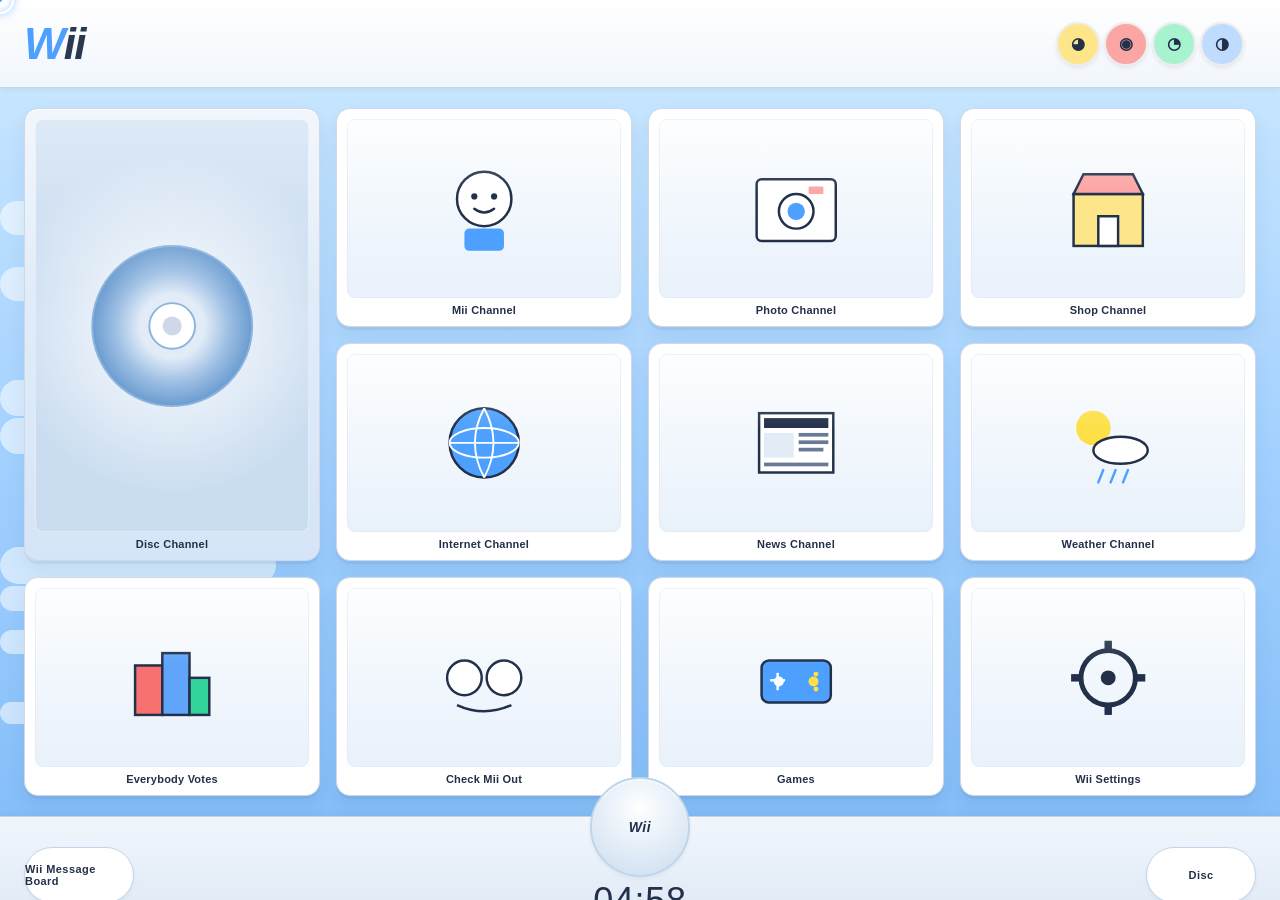
==== consoles/wii/index.html @ 326dcf02 "feat: Nin64 — boot picker + 7 console menus, ROM library, export-to-HTML - Fancy boot picker with st" ====
<!doctype html>
<html lang="en">
<head>
<meta charset="utf-8">
<meta name="viewport" content="width=device-width, initial-scale=1">
<title>Wii Menu — retroboot</title>
<link rel="stylesheet" href="wii.css">
</head>
<body>

<div class="clouds" id="clouds"></div>
<div class="pointer" id="pointer"></div>

<!-- Top ribbon -->
<div class="ribbon">
  <div class="wii-mark"><b>W</b>ii</div>
  <div class="spacer"></div>
  <div class="mii-parade">
    <div class="mii" style="background:#fde68a">◕</div>
    <div class="mii" style="background:#fca5a5">◉</div>
    <div class="mii" style="background:#a7f3d0">◔</div>
    <div class="mii" style="background:#bfdbfe">◑</div>
  </div>
</div>

<!-- Channel grid -->
<div class="grid">
  <!-- Disc Channel (big) -->
  <div class="chan disc" data-channel="disc">
    <div class="art">
      <svg viewBox="0 0 100 100" xmlns="http://www.w3.org/2000/svg">
        <defs><radialGradient id="dg" cx="50%" cy="50%" r="50%">
          <stop offset="40%" stop-color="#e2ecf7"/>
          <stop offset="70%" stop-color="#9fc0e4"/>
          <stop offset="100%" stop-color="#6a9cd0"/>
        </radialGradient></defs>
        <circle cx="50" cy="50" r="42" fill="url(#dg)" stroke="#8bb3dd" stroke-width="1"/>
        <circle cx="50" cy="50" r="12" fill="#fff" stroke="#8bb3dd" stroke-width="1"/>
        <circle cx="50" cy="50" r="5" fill="#cfd8e8"/>
      </svg>
    </div>
    <div class="label">Disc Channel</div>
  </div>

  <!-- Mii -->
  <div class="chan" data-channel="mii">
    <div class="art">
      <svg viewBox="0 0 100 100"><circle cx="50" cy="42" r="22" fill="#fff" stroke="#22304a" stroke-width="2"/><circle cx="42" cy="40" r="2.5" fill="#22304a"/><circle cx="58" cy="40" r="2.5" fill="#22304a"/><path d="M42 50 Q50 56 58 50" fill="none" stroke="#22304a" stroke-width="2" stroke-linecap="round"/><rect x="34" y="66" width="32" height="18" rx="4" fill="#4ea0ff"/></svg>
    </div>
    <div class="label">Mii Channel</div>
  </div>

  <!-- Photo -->
  <div class="chan" data-channel="photo">
    <div class="art">
      <svg viewBox="0 0 100 100"><rect x="18" y="26" width="64" height="50" rx="4" fill="#fff" stroke="#22304a" stroke-width="2"/><circle cx="50" cy="52" r="14" fill="none" stroke="#22304a" stroke-width="2"/><circle cx="50" cy="52" r="7" fill="#4ea0ff"/><rect x="60" y="32" width="12" height="6" rx="1" fill="#fca5a5"/></svg>
    </div>
    <div class="label">Photo Channel</div>
  </div>

  <!-- Shop -->
  <div class="chan" data-channel="shop">
    <div class="art">
      <svg viewBox="0 0 100 100"><rect x="22" y="38" width="56" height="42" fill="#fde68a" stroke="#22304a" stroke-width="2"/><path d="M22 38 L30 22 L70 22 L78 38 Z" fill="#fca5a5" stroke="#22304a" stroke-width="2"/><rect x="42" y="56" width="16" height="24" fill="#fff" stroke="#22304a" stroke-width="2"/></svg>
    </div>
    <div class="label">Shop Channel</div>
  </div>

  <!-- Internet (row 2) -->
  <div class="chan" data-channel="internet">
    <div class="art">
      <svg viewBox="0 0 100 100"><circle cx="50" cy="50" r="28" fill="#4ea0ff" stroke="#22304a" stroke-width="2"/><ellipse cx="50" cy="50" rx="28" ry="12" fill="none" stroke="#fff" stroke-width="1.5"/><path d="M22 50 L78 50" stroke="#fff" stroke-width="1.5"/><path d="M50 22 Q35 50 50 78" fill="none" stroke="#fff" stroke-width="1.5"/><path d="M50 22 Q65 50 50 78" fill="none" stroke="#fff" stroke-width="1.5"/></svg>
    </div>
    <div class="label">Internet Channel</div>
  </div>

  <!-- News -->
  <div class="chan" data-channel="news">
    <div class="art">
      <svg viewBox="0 0 100 100"><rect x="20" y="26" width="60" height="48" fill="#fff" stroke="#22304a" stroke-width="2"/><rect x="24" y="30" width="52" height="8" fill="#22304a"/><rect x="24" y="42" width="24" height="20" fill="#e2ecf7"/><rect x="52" y="42" width="24" height="3" fill="#6a7a94"/><rect x="52" y="48" width="24" height="3" fill="#6a7a94"/><rect x="52" y="54" width="20" height="3" fill="#6a7a94"/><rect x="24" y="66" width="52" height="3" fill="#6a7a94"/></svg>
    </div>
    <div class="label">News Channel</div>
  </div>

  <!-- Weather -->
  <div class="chan" data-channel="weather">
    <div class="art">
      <svg viewBox="0 0 100 100"><circle cx="38" cy="38" r="14" fill="#fde047"/><ellipse cx="60" cy="56" rx="22" ry="11" fill="#fff" stroke="#22304a" stroke-width="2"/><line x1="46" y1="72" x2="42" y2="82" stroke="#4ea0ff" stroke-width="2" stroke-linecap="round"/><line x1="56" y1="72" x2="52" y2="82" stroke="#4ea0ff" stroke-width="2" stroke-linecap="round"/><line x1="66" y1="72" x2="62" y2="82" stroke="#4ea0ff" stroke-width="2" stroke-linecap="round"/></svg>
    </div>
    <div class="label">Weather Channel</div>
  </div>

  <!-- Votes (row 3) -->
  <div class="chan" data-channel="votes">
    <div class="art">
      <svg viewBox="0 0 100 100"><rect x="20" y="40" width="22" height="40" fill="#f87171" stroke="#22304a" stroke-width="2"/><rect x="42" y="30" width="22" height="50" fill="#60a5fa" stroke="#22304a" stroke-width="2"/><rect x="64" y="50" width="16" height="30" fill="#34d399" stroke="#22304a" stroke-width="2"/></svg>
    </div>
    <div class="label">Everybody Votes</div>
  </div>

  <!-- CheckMii -->
  <div class="chan" data-channel="checkmii">
    <div class="art">
      <svg viewBox="0 0 100 100"><circle cx="34" cy="50" r="14" fill="#fff" stroke="#22304a" stroke-width="2"/><circle cx="66" cy="50" r="14" fill="#fff" stroke="#22304a" stroke-width="2"/><path d="M28 72 Q50 82 72 72" fill="none" stroke="#22304a" stroke-width="2"/></svg>
    </div>
    <div class="label">Check Mii Out</div>
  </div>

  <!-- Games (ROM library) -->
  <div class="chan" data-channel="games">
    <div class="art">
      <svg viewBox="0 0 100 100"><rect x="22" y="36" width="56" height="34" rx="6" fill="#4ea0ff" stroke="#22304a" stroke-width="2"/><circle cx="36" cy="53" r="4" fill="#fff"/><circle cx="64" cy="53" r="4" fill="#fde047"/><circle cx="66" cy="47" r="2" fill="#fde047"/><circle cx="66" cy="59" r="2" fill="#fde047"/><rect x="34" y="46" width="2" height="14" fill="#fff"/><rect x="29" y="51" width="12" height="2" fill="#fff"/></svg>
    </div>
    <div class="label">Games</div>
  </div>

  <!-- Settings -->
  <div class="chan" data-channel="settings">
    <div class="art">
      <svg viewBox="0 0 100 100"><circle cx="50" cy="50" r="22" fill="none" stroke="#22304a" stroke-width="4"/><circle cx="50" cy="50" r="6" fill="#22304a"/><g transform="translate(50 50)"><rect x="-3" y="-30" width="6" height="8" fill="#22304a"/><rect x="-3" y="22" width="6" height="8" fill="#22304a"/><rect x="-30" y="-3" width="8" height="6" fill="#22304a"/><rect x="22" y="-3" width="8" height="6" fill="#22304a"/></g></svg>
    </div>
    <div class="label">Wii Settings</div>
  </div>

</div>

<!-- Bottom nav -->
<div class="nav">
  <div class="left">
    <div class="nav-btn" id="mail-btn">Wii Message Board</div>
  </div>
  <div style="display:flex;flex-direction:column;align-items:center;gap:6px">
    <div class="nav-btn big" id="home-btn">Wii</div>
    <div class="clock">
      <span id="clock-h">--:--</span>
      <small id="clock-d">—</small>
    </div>
  </div>
  <div class="right">
    <div class="nav-btn" id="games-btn">Disc</div>
  </div>
</div>

<!-- Overlays -->
<div class="overlay" id="ch-settings">
  <div class="sheet">
    <h2>Wii Settings</h2>
    <p class="lead">Local-only. These stick to this browser.</p>
    <div class="settings-row"><span>User Name</span><input type="text" id="user-name" maxlength="10"></div>
    <div class="settings-row"><span>Sound</span><div class="toggle on" id="sound-toggle"></div></div>
    <div class="settings-row"><span>System</span><span style="font-size:11px;color:#6a7a94">retroboot · Wii Menu v1</span></div>
    <div style="margin-top:20px;display:flex;justify-content:space-between;align-items:center">
      <a href="#" class="wbtn primary" id="export-btn">Export this console as HTML</a>
      <button class="wbtn" data-close>Back</button>
    </div>
  </div>
</div>

<div class="overlay" id="ch-games">
  <div class="sheet">
    <h2>Games</h2>
    <p class="lead">Your Wii / GameCube ROM library. Nothing uploads anywhere.</p>
    <div style="display:flex;gap:10px;margin-bottom:10px">
      <button class="wbtn" id="games-drop">Add ROM(s)</button>
      <input type="file" id="games-input" multiple accept=".iso,.gcm,.gcz,.wbfs,.wad" hidden>
      <button class="wbtn" data-close>Back</button>
    </div>
    <div class="rom-list" id="games-list"></div>
  </div>
</div>

<div class="overlay" id="ch-disc">
  <div class="sheet">
    <h2>Disc Channel</h2>
    <p class="lead">Insert a disc to play.</p>
    <p style="color:#6a7a94;font-size:13px">In retroboot, the "disc" is any ROM in your library. Open the <b>Games</b> channel to browse and play Wii / GameCube titles.</p>
    <button class="wbtn primary" data-close>Back</button>
  </div>
</div>

<div class="overlay" id="ch-mii">
  <div class="sheet">
    <h2>Mii Channel</h2>
    <p class="lead">Create and dress up the little people who live in your Wii.</p>
    <p style="color:#6a7a94;font-size:13px">The real Mii Channel is a whole editor. This tribute shows the parade in the top ribbon.</p>
    <button class="wbtn primary" data-close>Back</button>
  </div>
</div>

<div class="overlay" id="ch-photo"><div class="sheet"><h2>Photo Channel</h2><p class="lead">View, decorate, and send photos.</p><p style="color:#6a7a94;font-size:13px">A placeholder for the fan-recreation.</p><button class="wbtn primary" data-close>Back</button></div></div>

<div class="overlay" id="ch-shop"><div class="sheet"><h2>Shop Channel</h2><p class="lead">The Shop closed in 2019. This is a memorial.</p><p style="color:#6a7a94;font-size:13px">Virtual Console / WiiWare browsing lived here.</p><button class="wbtn primary" data-close>Back</button></div></div>

<div class="overlay" id="ch-internet"><div class="sheet"><h2>Internet Channel</h2><p class="lead">A pared-down Opera browser.</p><button class="wbtn" data-close>Back</button> <a class="wbtn primary" href="https://duckduckgo.com" target="_blank">Open a browser</a></div></div>

<div class="overlay" id="ch-news"><div class="sheet"><h2>News Channel</h2><p class="lead">Headlines on a spinning globe.</p><button class="wbtn primary" data-close>Back</button></div></div>

<div class="overlay" id="ch-weather"><div class="sheet"><h2>Forecast Channel</h2><p class="lead">A sunny day, every day.</p><button class="wbtn primary" data-close>Back</button></div></div>

<div class="overlay" id="ch-votes"><div class="sheet"><h2>Everybody Votes Channel</h2><p class="lead">Polls that already closed, forever.</p><button class="wbtn primary" data-close>Back</button></div></div>

<div class="overlay" id="ch-checkmii"><div class="sheet"><h2>Check Mii Out Channel</h2><p class="lead">A gallery of the world's Miis.</p><button class="wbtn primary" data-close>Back</button></div></div>

<div class="overlay" id="ch-credits"><div class="sheet"><h2>Credits</h2><p class="lead">Fan tribute — no official code or art.</p><button class="wbtn primary" data-close>Back</button></div></div>

<div class="overlay" id="ch-generic"><div class="sheet"><h2>Channel</h2><button class="wbtn primary" data-close>Back</button></div></div>

<!-- Emulator mount & boot curtain -->
<div class="emu-mount" id="emu-mount"></div>
<button class="emu-close" id="emu-close" style="display:none">Stop</button>
<div class="curtain" id="curtain"></div>

<script>
  // Show emu-close only when emulator is on
  new MutationObserver(() => {
    const on = document.getElementById('emu-mount').classList.contains('on');
    document.getElementById('emu-close').style.display = on ? '' : 'none';
  }).observe(document.getElementById('emu-mount'), { attributes: true, attributeFilter: ['class'] });
</script>
<script type="module" src="wii.js"></script>
</body>
</html>
---- consoles/wii/wii.css ----
/* Wii Menu — hand-built recreation. White channel plates on a blue sky. */

:root {
  --sky-top: #cfeaff;
  --sky-mid: #a3d1ff;
  --sky-bot: #7fbaf7;
  --chip: #ffffff;
  --chip-stroke: #cfd8e8;
  --ink: #22304a;
  --accent: #4ea0ff;
  --nav: #e9f1fa;
  --nav-stroke: #c1d5ea;
}

* { box-sizing: border-box; }
html, body {
  margin: 0; padding: 0;
  height: 100%;
  font-family: "Helvetica Neue", -apple-system, BlinkMacSystemFont, "Segoe UI", sans-serif;
  color: var(--ink);
  background: linear-gradient(180deg, var(--sky-top), var(--sky-mid) 50%, var(--sky-bot));
  overflow: hidden;
  user-select: none;
  -webkit-user-select: none;
  cursor: none;
}

/* animated clouds */
.clouds {
  position: fixed; inset: 0;
  z-index: 0;
  pointer-events: none;
}
.cloud {
  position: absolute;
  background: #fff;
  border-radius: 999px;
  opacity: 0.55;
  filter: blur(0.5px);
  animation: cloudDrift linear infinite;
}
@keyframes cloudDrift {
  from { transform: translateX(-20vw); }
  to   { transform: translateX(120vw); }
}

/* Pointer */
.pointer {
  position: fixed;
  width: 28px; height: 28px;
  border-radius: 50%;
  border: 2px solid rgba(255,255,255,0.9);
  background: radial-gradient(circle, rgba(255,255,255,0.4), transparent 60%);
  box-shadow: 0 0 10px rgba(78, 160, 255, 0.5), inset 0 0 6px rgba(78,160,255,0.4);
  pointer-events: none;
  z-index: 1000;
  transform: translate(-50%, -50%);
  transition: width 0.2s ease, height 0.2s ease;
}
.pointer::after {
  content: '';
  position: absolute;
  top: 50%; left: 50%;
  width: 4px; height: 4px;
  background: #4ea0ff;
  border-radius: 50%;
  transform: translate(-50%, -50%);
}
.pointer.over { width: 36px; height: 36px; }

/* --- Top ribbon --- */
.ribbon {
  position: fixed;
  top: 0; left: 0; right: 0;
  height: 88px;
  background: linear-gradient(180deg, #ffffff 0%, #f1f6fc 100%);
  border-bottom: 1px solid var(--nav-stroke);
  display: flex;
  align-items: center;
  padding: 0 24px;
  z-index: 10;
  box-shadow: 0 2px 6px rgba(0,0,0,0.05);
}
.ribbon .wii-mark {
  font-weight: 800;
  font-style: italic;
  font-size: 44px;
  letter-spacing: -0.04em;
  color: #2a394f;
}
.ribbon .wii-mark b { color: #4ea0ff; }
.ribbon .spacer { flex: 1; }

/* Mii parade */
.mii-parade {
  display: flex;
  gap: 4px;
  align-items: center;
  padding: 0 12px;
}
.mii {
  width: 44px; height: 44px;
  border-radius: 50%;
  background: #fff;
  border: 2px solid #eee;
  display: grid; place-items: center;
  font-weight: 700;
  color: var(--ink);
  box-shadow: 0 2px 4px rgba(0,0,0,0.08);
  animation: miiHop 3.2s ease-in-out infinite;
}
.mii:nth-child(2) { animation-delay: 0.2s; }
.mii:nth-child(3) { animation-delay: 0.4s; }
.mii:nth-child(4) { animation-delay: 0.6s; }
@keyframes miiHop {
  0%,100% { transform: translateY(0); }
  50%     { transform: translateY(-3px); }
}

/* --- Channel grid --- */
.grid {
  position: fixed;
  top: 108px; bottom: 104px; left: 24px; right: 24px;
  display: grid;
  grid-template-columns: repeat(4, 1fr);
  grid-template-rows: repeat(3, 1fr);
  gap: 16px;
  z-index: 2;
}
.chan {
  background: var(--chip);
  border: 1px solid var(--chip-stroke);
  border-radius: 14px;
  box-shadow:
    0 3px 0 rgba(31, 60, 100, 0.06),
    0 10px 20px rgba(31, 60, 100, 0.08),
    inset 0 1px 0 rgba(255,255,255,1);
  padding: 10px;
  display: grid;
  grid-template-rows: 1fr auto;
  gap: 6px;
  cursor: none;
  transition: transform 0.18s cubic-bezier(.2,.9,.3,1.4), box-shadow 0.18s ease;
  position: relative;
  overflow: hidden;
}
.chan::before {
  content: '';
  position: absolute;
  inset: 0;
  border-radius: 14px;
  background: linear-gradient(180deg, rgba(255,255,255,0.4), transparent 40%);
  pointer-events: none;
}
.chan:hover {
  transform: scale(1.04) translateY(-2px);
  box-shadow:
    0 5px 0 rgba(31, 60, 100, 0.06),
    0 18px 32px rgba(78, 160, 255, 0.25),
    0 0 0 3px rgba(78, 160, 255, 0.35);
  z-index: 3;
}

.chan .art {
  display: grid;
  place-items: center;
  background: linear-gradient(180deg, #fafdff, #e9f1fa);
  border-radius: 8px;
  border: 1px solid #e3ecf6;
  overflow: hidden;
}
.chan .art svg { width: 70%; height: 70%; }
.chan .label {
  font-size: 11px;
  font-weight: 600;
  text-align: center;
  letter-spacing: 0.02em;
  color: var(--ink);
}

/* "disc" channel is bigger — row 1-2, col 1 */
.chan.disc {
  grid-row: 1 / span 2;
  background: linear-gradient(180deg, #e9f1fa, #d5e5f7);
}
.chan.disc .art {
  background: radial-gradient(circle at 50% 50%, #ffffff, #c9dcf0 70%);
}

/* --- Bottom nav --- */
.nav {
  position: fixed;
  left: 0; right: 0; bottom: 0;
  height: 84px;
  background: linear-gradient(180deg, #f1f6fc, #e2ecf7);
  border-top: 1px solid var(--nav-stroke);
  display: grid;
  grid-template-columns: 1fr auto 1fr;
  align-items: center;
  padding: 0 24px;
  z-index: 10;
  box-shadow: 0 -2px 6px rgba(0,0,0,0.04);
}

.nav .left, .nav .right { display: flex; gap: 10px; }
.nav .right { justify-content: flex-end; }

.nav-btn {
  width: 110px; height: 56px;
  border-radius: 999px;
  border: 1px solid var(--nav-stroke);
  background: #fff;
  box-shadow: inset 0 1px 0 #fff, 0 2px 4px rgba(0,0,0,0.05);
  display: grid; place-items: center;
  font-size: 11px;
  font-weight: 700;
  color: var(--ink);
  cursor: none;
  transition: all 0.16s ease;
  letter-spacing: 0.04em;
}
.nav-btn:hover { background: #e9f1fa; box-shadow: 0 0 0 3px rgba(78,160,255,0.3); }

.nav-btn.big {
  width: 100px; height: 100px;
  border-radius: 50%;
  margin-top: -40px;
  background: radial-gradient(circle at 50% 30%, #fff, #c9dcf0);
  border: 2px solid var(--nav-stroke);
  font-size: 14px;
  font-style: italic;
  font-weight: 800;
}
.nav-btn.big:hover { box-shadow: 0 0 0 4px rgba(78,160,255,0.4), 0 6px 14px rgba(31,60,100,0.15); }

.clock {
  text-align: center;
  font-weight: 300;
  font-size: 36px;
  letter-spacing: 0.02em;
  color: var(--ink);
  line-height: 1;
}
.clock small {
  display: block;
  font-size: 12px;
  color: #6a7a94;
  margin-top: 2px;
  letter-spacing: 0.1em;
  text-transform: uppercase;
}

/* --- Channel detail overlay --- */
.overlay {
  position: fixed; inset: 0;
  background: radial-gradient(ellipse at center, rgba(255,255,255,0.7), rgba(207,234,255,0.9));
  backdrop-filter: blur(6px);
  z-index: 50;
  display: none;
  align-items: center;
  justify-content: center;
  animation: overlayIn 0.4s ease;
}
.overlay.on { display: flex; }
@keyframes overlayIn { from { opacity: 0; transform: scale(0.98); } to { opacity: 1; transform: scale(1); } }

.sheet {
  background: #fff;
  border: 1px solid var(--chip-stroke);
  border-radius: 20px;
  padding: 28px 32px;
  width: min(640px, 92vw);
  max-height: 80vh;
  overflow: auto;
  box-shadow: 0 20px 60px rgba(31,60,100,0.25);
}
.sheet h2 { margin: 0 0 6px; font-weight: 700; }
.sheet .lead { color: #6a7a94; font-size: 13px; margin: 0 0 16px; }
.sheet .wbtn {
  display: inline-block;
  padding: 10px 18px;
  border: 1px solid var(--chip-stroke);
  background: #fff;
  border-radius: 999px;
  font-weight: 600;
  cursor: none;
  color: var(--ink);
  font-size: 13px;
  letter-spacing: 0.02em;
  text-decoration: none;
  margin-right: 6px;
  transition: all 0.15s ease;
}
.sheet .wbtn:hover {
  background: #e9f1fa;
  box-shadow: 0 0 0 3px rgba(78,160,255,0.3);
}
.sheet .wbtn.primary {
  background: linear-gradient(180deg, #5eb0ff, #3a90ef);
  color: #fff;
  border-color: #3a90ef;
}

.settings-row {
  display: grid;
  grid-template-columns: 1fr auto;
  gap: 10px;
  align-items: center;
  padding: 12px 0;
  border-bottom: 1px solid #eef3f8;
  font-size: 13px;
}
.settings-row:last-child { border-bottom: 0; }
.settings-row input[type=text] {
  padding: 8px 12px;
  border: 1px solid var(--chip-stroke);
  border-radius: 999px;
  font-size: 13px;
  font-family: inherit;
  outline: none;
  width: 200px;
}
.settings-row input[type=text]:focus { border-color: var(--accent); box-shadow: 0 0 0 3px rgba(78,160,255,0.3); }

.toggle {
  position: relative;
  width: 44px; height: 24px;
  background: #cfd8e8;
  border-radius: 999px;
  cursor: none;
  transition: background 0.2s ease;
}
.toggle.on { background: var(--accent); }
.toggle::after {
  content: '';
  position: absolute;
  top: 2px; left: 2px;
  width: 20px; height: 20px;
  background: #fff;
  border-radius: 50%;
  transition: left 0.2s ease;
  box-shadow: 0 1px 3px rgba(0,0,0,0.2);
}
.toggle.on::after { left: 22px; }

/* ROM list */
.rom-list { display: grid; gap: 8px; margin-top: 10px; }
.rom-row {
  display: grid;
  grid-template-columns: 1fr auto auto;
  gap: 10px;
  padding: 10px 14px;
  border: 1px solid var(--chip-stroke);
  border-radius: 10px;
  align-items: center;
  font-size: 13px;
  background: #fafdff;
}
.rom-row .play {
  padding: 4px 12px;
  border-radius: 999px;
  background: linear-gradient(180deg, #5eb0ff, #3a90ef);
  color: #fff;
  font-size: 11px;
  font-weight: 700;
  cursor: none;
  border: 0;
}

/* Boot curtain */
.curtain {
  position: fixed; inset: 0;
  background: #fff;
  z-index: 200;
  opacity: 0;
  pointer-events: none;
  transition: opacity 0.9s ease;
}
.curtain.on { opacity: 1; pointer-events: all; }

/* Emulator mount */
.emu-mount {
  position: fixed; inset: 0;
  background: #000;
  z-index: 150;
  display: none;
}
.emu-mount.on { display: block; }
.emu-close {
  position: fixed;
  top: 12px; right: 12px;
  z-index: 160;
  padding: 8px 14px;
  background: rgba(0,0,0,0.6);
  color: #fff;
  border: 1px solid #333;
  border-radius: 999px;
  font-size: 12px;
  cursor: pointer;
}
.emu-unsupported {
  display: grid; place-items: center;
  height: 100vh;
  color: #fff;
  font-size: 16px;
  padding: 40px;
  text-align: center;
  line-height: 1.6;
}
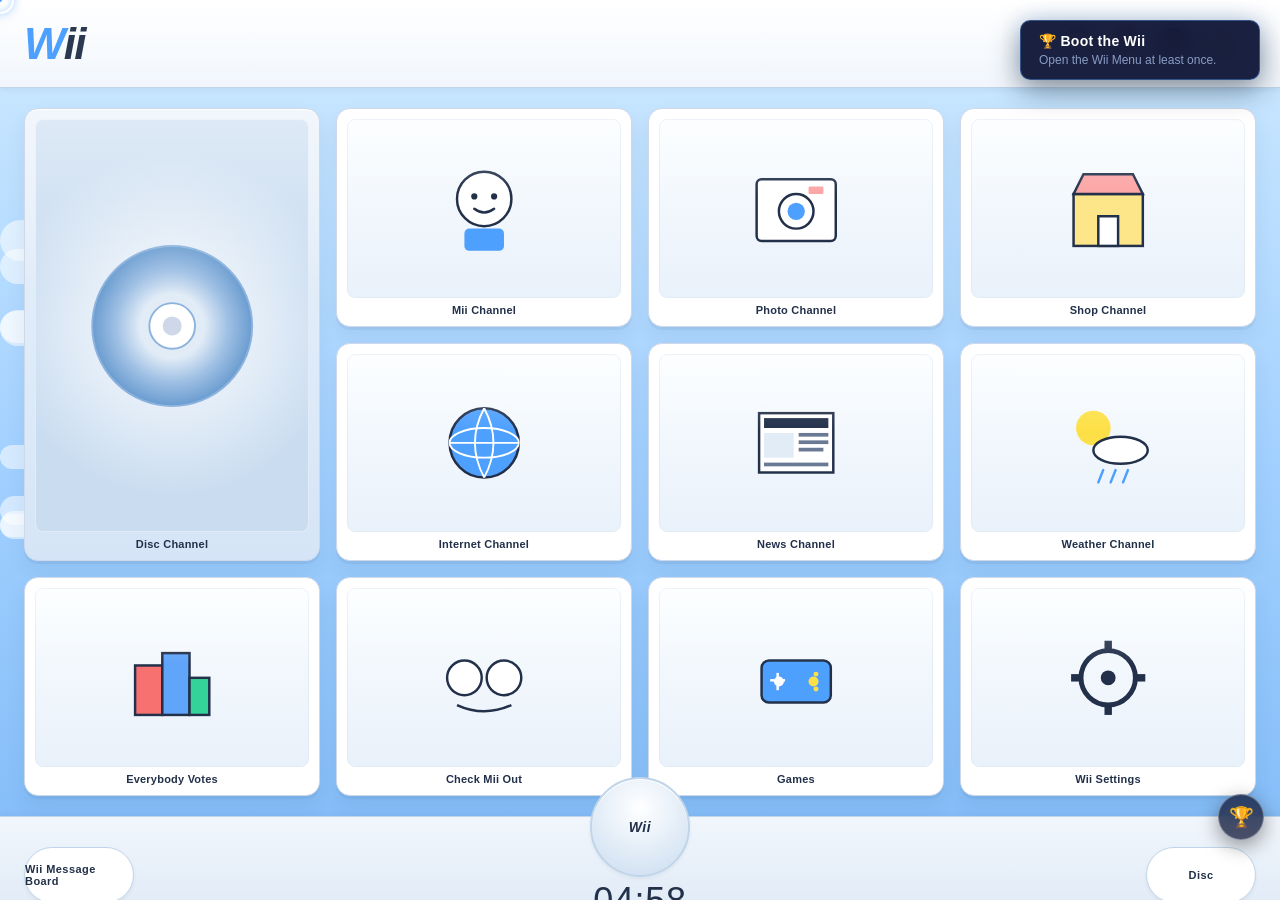
==== commit f9e7c808: "feat(wii): working Mii Channel creator + persistent Mii parade - New mii.js renders a Mii as SVG fro" ====
--- a/consoles/wii/index.html
+++ b/consoles/wii/index.html
@@ -15,12 +15,7 @@
 <div class="ribbon">
   <div class="wii-mark"><b>W</b>ii</div>
   <div class="spacer"></div>
-  <div class="mii-parade">
-    <div class="mii" style="background:#fde68a">◕</div>
-    <div class="mii" style="background:#fca5a5">◉</div>
-    <div class="mii" style="background:#a7f3d0">◔</div>
-    <div class="mii" style="background:#bfdbfe">◑</div>
-  </div>
+  <div class="mii-parade" id="mii-parade"></div>
 </div>
 
 <!-- Channel grid -->
--- a/consoles/wii/wii.css
+++ b/consoles/wii/wii.css
@@ -367,6 +367,100 @@
   border: 0;
 }
 
+/* Mii Channel */
+.mii-studio {
+  display: grid;
+  grid-template-columns: 1fr 1.1fr;
+  gap: 20px;
+  align-items: start;
+}
+.mii-canvas {
+  background: linear-gradient(180deg, #e9f1fa, #d1e2f3);
+  border: 1px solid var(--chip-stroke);
+  border-radius: 14px;
+  padding: 20px;
+  display: grid;
+  place-items: center;
+  min-height: 240px;
+}
+.mii-canvas svg { width: 180px; height: 180px; }
+.mii-controls {
+  display: grid;
+  gap: 10px;
+}
+.mii-row { display: grid; grid-template-columns: 70px 1fr; gap: 10px; align-items: center; font-size: 12px; }
+.mii-row label { color: var(--ink); font-weight: 600; letter-spacing: 0.04em; }
+.swatches { display: flex; gap: 6px; flex-wrap: wrap; }
+.swatch {
+  width: 22px; height: 22px; border-radius: 50%;
+  border: 2px solid rgba(0,0,0,0.1);
+  cursor: none;
+  transition: transform 0.15s ease, border-color 0.15s ease;
+}
+.swatch.on { border-color: var(--accent); transform: scale(1.15); box-shadow: 0 0 0 3px rgba(78,160,255,0.2); }
+.options { display: flex; gap: 4px; flex-wrap: wrap; }
+.opt {
+  padding: 6px 10px;
+  border: 1px solid var(--chip-stroke);
+  border-radius: 999px;
+  background: #fff;
+  font-size: 11px;
+  cursor: none;
+  transition: all 0.15s ease;
+  font-family: inherit;
+}
+.opt.on { background: var(--accent); color: #fff; border-color: var(--accent); }
+.opt:hover { box-shadow: 0 0 0 2px rgba(78,160,255,0.2); }
+
+.mii-saved {
+  margin-top: 16px;
+  padding: 14px;
+  background: #fafdff;
+  border: 1px solid var(--chip-stroke);
+  border-radius: 10px;
+}
+.mii-saved h3 { margin: 0 0 8px; font-size: 13px; }
+.mii-row-saved { display: flex; gap: 8px; flex-wrap: wrap; }
+.mii-mini {
+  width: 44px; height: 44px; border-radius: 50%;
+  background: #fff; border: 1px solid var(--chip-stroke);
+  display: grid; place-items: center;
+  position: relative;
+  cursor: none;
+}
+.mii-mini svg { width: 36px; height: 36px; }
+.mii-mini .x {
+  position: absolute; top: -6px; right: -6px;
+  width: 16px; height: 16px; border-radius: 50%;
+  background: #dc2626; color: #fff; font-size: 10px;
+  display: grid; place-items: center; cursor: none;
+  opacity: 0; transition: opacity 0.15s ease;
+}
+.mii-mini:hover .x { opacity: 1; }
+
+/* GameCube Memory Card viewer */
+.memcard {
+  background: linear-gradient(140deg, #c9dcf0, #8aa0e6);
+  border-radius: 10px;
+  padding: 16px;
+  color: #22304a;
+}
+.memcard h3 { margin: 0 0 8px; font-size: 13px; letter-spacing: 0.1em; text-transform: uppercase; }
+.blocks { display: grid; grid-template-columns: repeat(8, 1fr); gap: 4px; margin-top: 10px; }
+.block {
+  aspect-ratio: 1;
+  background: rgba(255,255,255,0.3);
+  border: 1px solid rgba(34,48,74,0.2);
+  border-radius: 3px;
+  display: grid;
+  place-items: center;
+  font-size: 10px;
+  font-weight: 700;
+}
+.block.used { background: #22304a; color: #fff; }
+.block.free { opacity: 0.4; }
+.memcard .meta { font-size: 11px; color: #22304a; margin-top: 10px; display: flex; justify-content: space-between; }
+
 /* Boot curtain */
 .curtain {
   position: fixed; inset: 0;
